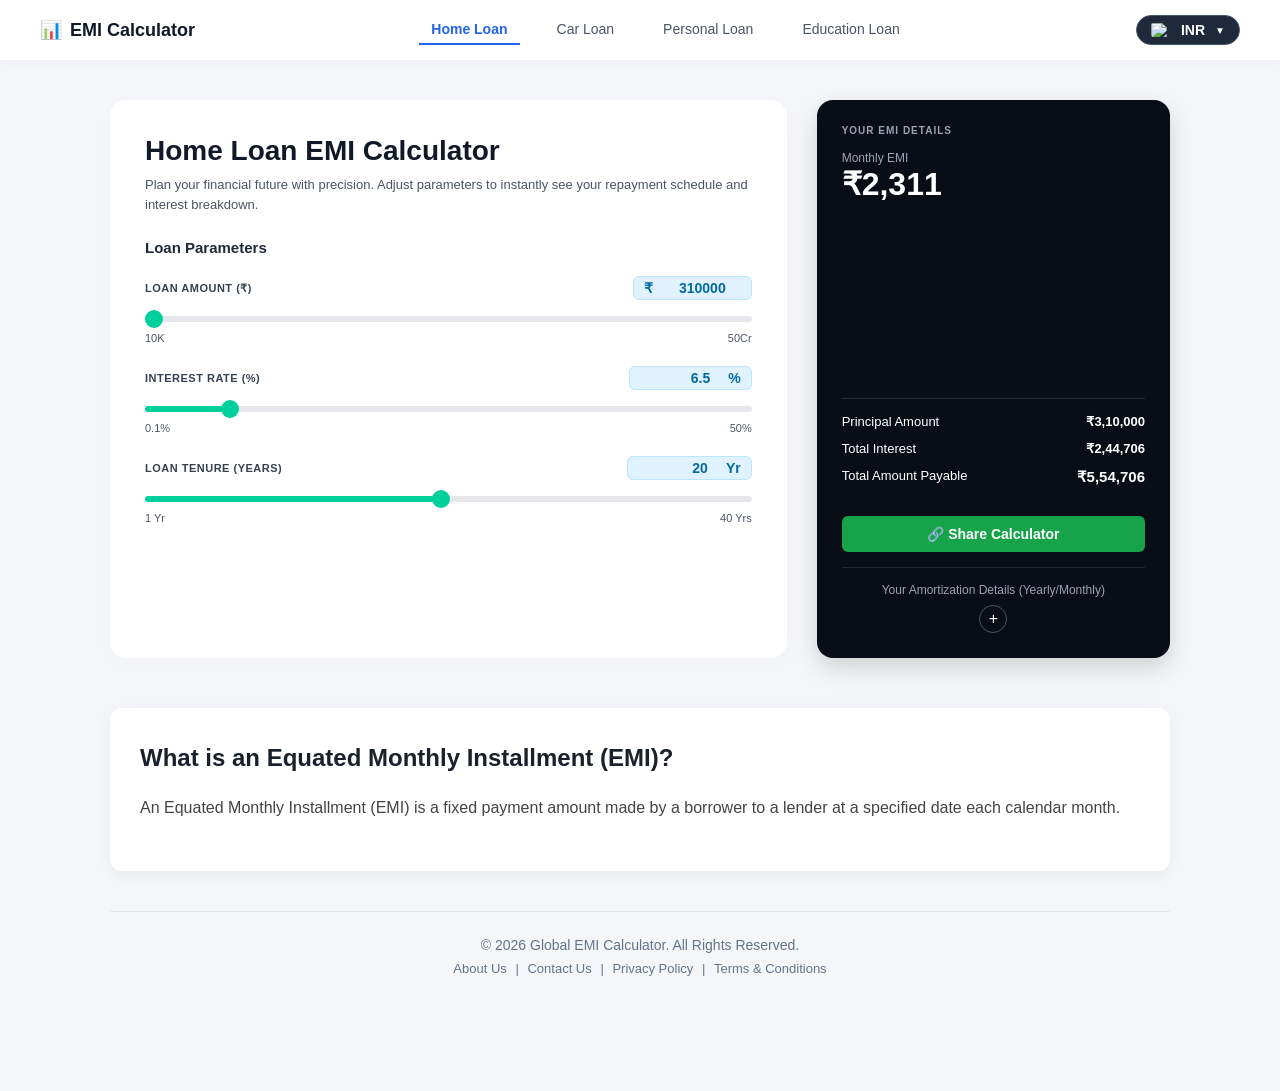
==== index.html @ 6b53d178 "Update index.html" ====
<!DOCTYPE html>
<html lang="en">
<head>
    <meta charset="UTF-8">
    <meta name="viewport" content="width=device-width, initial-scale=1.0">
    <title>Global EMI Calculator - Calculate Home, Car & Personal Loan EMIs</title>
    <meta name="description" content="Calculate monthly EMI, total interest, and complete repayment schedules for home, car, personal, and education loans with interactive visual graphs.">
    
    <meta name="google-site-verification" content="oCzXDD2KL8-WKKnEMrqofvCWKQE7dC-ELX6yTNx5FTs" />

    <link rel="dns-prefetch" href="//cdn.jsdelivr.net">
    <link rel="dns-prefetch" href="//flagcdn.com">

    <link rel="icon" type="image/png" href="logo.png">
    <link rel="preload" href="logo.png" as="image" type="image/png">
    <link rel="canonical" href="https://emicalculator4u.com/">
    
    <meta property="og:title" content="Global EMI Calculator - Free Loan Payment Tool">
    <meta property="og:description" content="Calculate your loan EMIs and check interest amortization schedules instantly.">
    <meta property="og:type" content="website">
    <meta property="og:url" content="https://emicalculator4u.com/">
    <meta property="og:image" content="https://emicalculator4u.com/preview-image.png">

    <style>
        * {
            margin: 0;
            padding: 0;
            box-sizing: border-box;
            font-family: -apple-system, BlinkMacSystemFont, "Segoe UI", Roboto, sans-serif;
        }
        body {
            background-color: #f4f6f9;
            color: #1f2937;
            padding-bottom: 50px;
            -webkit-font-smoothing: antialiased;
        }
        .navbar {
            display: flex;
            justify-content: space-between;
            align-items: center;
            background: #ffffff;
            padding: 15px 40px;
            box-shadow: 0 2px 10px rgba(0,0,0,0.03);
            position: relative;
        }
        .logo {
            font-size: 18px;
            font-weight: 700;
            color: #111827;
            display: flex;
            align-items: center;
            gap: 8px;
            white-space: nowrap;
        }
        .nav-tabs {
            display: flex;
            list-style: none;
            gap: 25px;
            flex: 1;
            justify-content: center;
            margin: 0 20px;
        }
        .tab-link {
            cursor: pointer;
            font-size: 14px;
            font-weight: 500;
            color: #4b5563;
            padding: 6px 12px;
            transition: all 0.2s;
            white-space: nowrap;
        }
        .tab-link:hover {
            color: #111827;
        }
        .tab-link.active {
            color: #2563eb;
            border-bottom: 2px solid #2563eb;
            font-weight: 600;
        }
        .custom-dropdown-container {
            position: relative;
            margin-left: auto;
        }
        .container {
            max-width: 1100px;
            margin: 40px auto;
            padding: 0 20px;
        }
        .main-section {
            display: flex;
            gap: 30px;
            align-items: stretch;
        }
        .left {
            flex: 2;
            background: #ffffff;
            padding: 35px;
            border-radius: 16px;
            box-shadow: 0 4px 20px rgba(0,0,0,0.02);
        }
        .left h1 {
            font-size: 28px;
            color: #111827;
            margin-bottom: 8px;
        }
        .subtitle {
            font-size: 13px;
            color: #4b5563;
            line-height: 1.5;
            margin-bottom: 25px;
        }
        .params-box h3 {
            font-size: 15px;
            color: #1f2937;
            margin-bottom: 20px;
        }
        .input-group {
            margin-bottom: 22px;
        }
        .label-row {
            display: flex;
            justify-content: space-between;
            align-items: center;
            margin-bottom: 8px;
        }
        .label-row label {
            font-size: 11px;
            font-weight: 700;
            color: #374151;
            letter-spacing: 0.5px;
        }
        .input-wrapper {
            background: #e0f2fe;
            border: 1px solid #bae6fd;
            padding: 3px 10px;
            border-radius: 6px;
            display: flex;
            align-items: center;
            gap: 3px;
        }
        .input-wrapper span, .value-input {
            color: #0369a1;
            font-weight: 700;
            font-size: 14px;
        }
        .value-input {
            background: transparent;
            border: none;
            outline: none;
            width: 85px;
            text-align: right;
        }
        input[type="range"] {
            -webkit-appearance: none;
            width: 100%;
            height: 6px;
            background: linear-gradient(to right, #00d09c 0%, #00d09c 50%, #e5e7eb 50%, #e5e7eb 100%);
            border-radius: 5px;
            outline: none;
            cursor: pointer;
        }
        input[type="range"]::-webkit-slider-thumb {
            -webkit-appearance: none;
            width: 18px;
            height: 18px;
            border-radius: 50%;
            background: #00d09c;
            cursor: pointer;
        }
        .range-labels {
            display: flex;
            justify-content: space-between;
            font-size: 11px;
            color: #4b5563;
            margin-top: 6px;
        }
        .right {
            flex: 1;
            background: #090d16;
            color: white;
            padding: 25px;
            border-radius: 16px;
            display: flex;
            flex-direction: column;
            justify-content: space-between;
            box-shadow: 0 10px 25px rgba(0,0,0,0.15);
        }
        .card-subtitle {
            font-size: 10px;
            font-weight: 700;
            color: #9ca3af;
            letter-spacing: 1px;
        }
        .emi-title {
            font-size: 12px;
            color: #9ca3af;
            margin-top: 15px;
        }
        .right h2 {
            font-size: 32px;
            font-weight: 700;
            color: #ffffff;
            margin-bottom: 15px;
        }
        .chart-box {
            width: 100%;
            max-width: 200px;
            margin: 15px auto;
            display: flex;
            justify-content: center;
        }
        .summary-list {
            display: flex;
            flex-direction: column;
            gap: 12px;
            border-top: 1px solid #1f2937;
            padding-top: 15px;
            margin-bottom: 15px;
        }
        .summary-item {
            display: flex;
            justify-content: space-between;
            font-size: 13px;
            color: #ffffff;
        }
        .summary-item.total strong {
            font-size: 15px;
        }
        .schedule-main-header {
            display: flex;
            flex-direction: column;
            align-items: center;
            text-align: center;
            border-top: 1px solid #1f2937;
            padding-top: 15px;
        }
        .amort-header-title {
            font-size: 12px;
            font-weight: 500;
            color: #9ca3af;
            margin-bottom: 8px;
        }
        .toggle-amort-btn {
            background: transparent;
            border: none;
            cursor: pointer;
        }
        .circle-icon {
            display: inline-flex;
            align-items: center;
            justify-content: center;
            width: 28px;
            height: 28px;
            border-radius: 50%;
            border: 1px solid #4b5563;
            color: #ffffff;
            font-size: 16px;
        }
        .schedule-section {
            background: #ffffff;
            border-radius: 16px;
            padding: 25px 30px;
            margin-top: 30px;
        }
        .year-header {
            display: flex;
            justify-content: space-between;
            align-items: center;
            padding: 18px 8px;
            cursor: pointer;
            font-size: 16px;
            font-weight: 600;
            color: #1f2937;
        }
        .month-table-wrapper {
            display: none;
            padding: 15px;
            margin: 10px 0 20px 0;
            background-color: #f4fbf7;
            border-radius: 12px;
            overflow-x: auto;
        }
        .year-block.active .month-table-wrapper {
            display: block;
        }
        .amort-table {
            width: 100%;
            min-width: 500px;
            border-collapse: collapse;
        }
        .amort-table th, .amort-table td {
            text-align: left;
            padding: 12px 10px;
            font-size: 13px;
            border-bottom: 1px solid #d1eae1;
            white-space: nowrap;
        }
        .load-more-box {
            text-align: center;
            margin-top: 25px;
        }
        .btn-load-more {
            background-color: #00d09c;
            color: #ffffff;
            border: none;
            padding: 10px 24px;
            border-radius: 6px;
            font-weight: 600;
            cursor: pointer;
        }
        .custom-dropdown-btn {
            background: #1e293b;
            color: white;
            border: 1px solid #475569;
            padding: 6px 14px;
            border-radius: 20px;
            cursor: pointer;
            display: flex;
            align-items: center;
            gap: 6px;
            font-size: 14px;
        }
        .btn-flag-img, .flag-img {
            width: 20px;
            height: 14px;
            border-radius: 2px;
            object-fit: cover;
        }
        .custom-dropdown-menu {
            position: absolute;
            right: 0;
            top: 45px;
            width: 230px;
            max-height: 320px;
            overflow-y: auto;
            background: #ffffff;
            border-radius: 16px;
            box-shadow: 0 10px 25px rgba(0, 0, 0, 0.2);
            display: none;
            flex-direction: column;
            padding: 8px 0;
            z-index: 1000;
        }
        .custom-dropdown-menu.show {
            display: flex;
        }
        .dropdown-item {
            display: flex;
            align-items: center;
            padding: 10px 16px;
            cursor: pointer;
            color: #1e293b;
            font-size: 14px;
        }
        .dropdown-item.active {
            background: #eff6ff;
            color: #2563eb;
        }
        .dropdown-item .checkmark {
            margin-left: auto;
            visibility: hidden;
        }
        .dropdown-item.active .checkmark {
            visibility: visible;
        }
        @media (max-width: 768px) {
            .navbar { padding: 12px 15px; flex-direction: column; gap: 12px; }
            .nav-tabs { margin: 5px 0; gap: 10px; overflow-x: auto; width: 100%; justify-content: flex-start; }
            .main-section { flex-direction: column; gap: 20px; }
            .left, .right { padding: 20px; }
        }
    </style>

    <script type="application/ld+json">
    {
      "@context": "https://schema.org",
      "@type": "WebApplication",
      "name": "Global EMI Calculator",
      "url": "https://emicalculator4u.com/",
      "applicationCategory": "FinanceApplication",
      "operatingSystem": "All",
      "description": "Calculates equated monthly installments and interest breakdown for various loan types."
    }
    </script>
</head>
<body>

    <nav class="navbar" role="navigation" aria-label="Main Navigation">
        <div class="logo">
            <span class="logo-icon" aria-hidden="true">📊</span> EMI Calculator
        </div>

        <ul class="nav-tabs" role="menubar">
            <li class="tab-link active" role="none"><a href="index.html" role="menuitem" style="text-decoration:none; color:inherit;" aria-current="page">Home Loan</a></li>
            <li class="tab-link" role="none"><a href="car-loan-emi-calculator.html" role="menuitem" style="text-decoration:none; color:inherit;">Car Loan</a></li>
            <li class="tab-link" role="none"><a href="personal-loan-emi-calculator.html" role="menuitem" style="text-decoration:none; color:inherit;">Personal Loan</a></li>
            <li class="tab-link" role="none"><a href="education-loan-emi-calculator.html" role="menuitem" style="text-decoration:none; color:inherit;">Education Loan</a></li>
        </ul>

        <div class="custom-dropdown-container">
            <button class="custom-dropdown-btn" id="currencyBtn" onclick="toggleCurrencyMenu()" aria-expanded="false" aria-haspopup="true" aria-label="Select Currency">
                <img id="selectedFlagImg" src="https://flagcdn.com/w20/in.png" alt="India Flag" class="btn-flag-img">
                <span id="selectedCode" style="font-weight: bold; margin-left: 4px;">INR</span>
                <span style="font-size: 10px; margin-left: 4px;" aria-hidden="true">▼</span>
            </button>

            <div class="custom-dropdown-menu" id="currencyMenu" role="menu">
                <div class="dropdown-item active" role="menuitem" onclick="selectCurrency('INR', 'https://flagcdn.com/w20/in.png', event)">
                    <img src="https://flagcdn.com/w20/in.png" class="flag-img" alt="India Flag">
                    <span class="country-name">India (₹ INR)</span>
                    <span class="checkmark" aria-hidden="true">✓</span>
                </div>
                <div class="dropdown-item" role="menuitem" onclick="selectCurrency('USD', 'https://flagcdn.com/w20/us.png', event)">
                    <img src="https://flagcdn.com/w20/us.png" class="flag-img" alt="USA Flag">
                    <span class="country-name">USA ($ USD)</span>
                    <span class="checkmark" aria-hidden="true">✓</span>
                </div>
                <div class="dropdown-item" role="menuitem" onclick="selectCurrency('EUR', 'https://flagcdn.com/w20/eu.png', event)">
                    <img src="https://flagcdn.com/w20/eu.png" class="flag-img" alt="Europe Flag">
                    <span class="country-name">Europe (€ EUR)</span>
                    <span class="checkmark" aria-hidden="true">✓</span>
                </div>
                <div class="dropdown-item" role="menuitem" onclick="selectCurrency('GBP', 'https://flagcdn.com/w20/gb.png', event)">
                    <img src="https://flagcdn.com/w20/gb.png" class="flag-img" alt="UK Flag">
                    <span class="country-name">UK (£ GBP)</span>
                    <span class="checkmark" aria-hidden="true">✓</span>
                </div>
            </div>
        </div>
    </nav>

    <div class="container">
        <div class="main-section">
            <div class="left">
                <h1 id="loanHeading">Home Loan EMI Calculator</h1>
                <p class="subtitle">Plan your financial future with precision. Adjust parameters to instantly see your repayment schedule and interest breakdown.</p>
                
                <div class="params-box">
                    <h3>Loan Parameters</h3>

                    <div class="input-group">
                        <div class="label-row">
                            <label for="loanValue">LOAN AMOUNT (<span class="currSymbol">₹</span>)</label>
                            <div class="input-wrapper">
                                <span class="currSymbol">₹</span>
                                <input type="number" id="loanValue" class="value-input" value="300000" aria-label="Loan Amount Value">
                            </div>
                        </div>
                        <input type="range" id="loan" min="10000" max="500000000" step="50000" value="300000" aria-label="Loan Amount Slider">
                        <div class="range-labels">
                            <span>10K</span>
                            <span id="maxLabel">50Cr</span>
                        </div>
                    </div>

                    <div class="input-group">
                        <div class="label-row">
                            <label for="rateValue">INTEREST RATE (%)</label>
                            <div class="input-wrapper">
                                <input type="number" id="rateValue" class="value-input" value="6.5" step="0.1" aria-label="Interest Rate Value">
                                <span>%</span>
                            </div>
                        </div>
                        <input type="range" id="rate" min="0.1" max="50" step="0.1" value="6.5" aria-label="Interest Rate Slider">
                        <div class="range-labels">
                            <span>0.1%</span>
                            <span>50%</span>
                        </div>
                    </div>

                    <div class="input-group">
                        <div class="label-row">
                            <label for="timeValue">LOAN TENURE (YEARS)</label>
                            <div class="input-wrapper">
                                <input type="number" id="timeValue" class="value-input" value="20" aria-label="Loan Tenure Value">
                                <span>Yr</span>
                            </div>
                        </div>
                        <input type="range" id="time" min="1" max="40" step="1" value="20" aria-label="Loan Tenure Slider">
                        <div class="range-labels">
                            <span>1 Yr</span>
                            <span>40 Yrs</span>
                        </div>
                    </div>
                </div>
            </div>

            <div class="right" style="background: #090d16; color: white;">
                <span class="card-subtitle">YOUR EMI DETAILS</span>
                <p class="emi-title">Monthly EMI</p>
                <h2 id="result" style="color: #ffffff;">₹0.00</h2>

                <div class="chart-box" style="max-width: 220px; margin: 15px auto;">
                    <canvas id="myChart" aria-label="EMI Breakdown Chart" role="img"></canvas>
                </div>

                <div class="summary-list">
                    <div class="summary-item">
                        <span>Principal Amount</span>
                        <strong id="principalText">₹0.00</strong>
                    </div>
                    <div class="summary-item">
                        <span>Total Interest</span>
                        <strong id="interestText">₹0.00</strong>
                    </div>
                    <div class="summary-item total">
                        <span>Total Amount Payable</span>
                        <strong id="paymentText">₹0.00</strong>
                    </div>
                </div>

                <div style="margin-top: 15px; margin-bottom: 15px;">
                    <button onclick="shareCalculator()" style="width: 100%; padding: 10px; background: #16a34a; color: white; border: none; border-radius: 6px; cursor: pointer; font-weight: bold; font-size: 14px;" aria-label="Share Calculator">🔗 Share Calculator</button>
                </div>

                <div class="schedule-main-header">
                    <p class="amort-header-title">Your Amortization Details (Yearly/Monthly)</p>
                    <button id="toggleAmortBtn" class="toggle-amort-btn" onclick="toggleAmortSection()" aria-label="Toggle Amortization Details">
                        <span id="amortIcon" class="circle-icon" aria-hidden="true">+</span>
                    </button>
                </div>
            </div>
        </div>

        <div id="amortContent" class="schedule-section" style="display: none;">
            <div id="scheduleContainer" class="schedule-container"></div>
            
            <div id="loadMoreBox" class="load-more-box" style="display: none;">
                <button class="btn-load-more" onclick="loadMoreYears()" aria-label="Load More Years">Load More</button>
            </div>
        </div>

        <section class="seo-article" style="margin-top: 50px; padding: 30px; background: #ffffff; border-radius: 12px; box-shadow: 0 4px 15px rgba(0,0,0,0.05); line-height: 1.7; color: #444;">
            <h2 style="color: #1a202c; margin-bottom: 15px;">What is an Equated Monthly Installment (EMI)?</h2>
            <p style="margin-bottom: 20px;">An Equated Monthly Installment (EMI) is a fixed payment amount made by a borrower to a lender at a specified date each calendar month.</p>
        </section>

        <footer style="margin-top: 40px; padding: 25px 15px; text-align: center; border-top: 1px solid #e2e8f0; font-size: 14px; color: #64748b;">
            <p style="margin-bottom: 8px;">© 2026 Global EMI Calculator. All Rights Reserved.</p>
            <p style="font-size: 13px;">
                <a href="about.html" style="color: #64748b; text-decoration: none; margin: 0 5px;">About Us</a> | 
                <a href="contact.html" style="color: #64748b; text-decoration: none; margin: 0 5px;">Contact Us</a> | 
                <a href="privacy-policy.html" style="color: #64748b; text-decoration: none; margin: 0 5px;">Privacy Policy</a> | 
                <a href="terms.html" style="color: #64748b; text-decoration: none; margin: 0 5px;">Terms & Conditions</a>
            </p>
        </footer>
    </div>

    <script src="script.js"></script>
</body>
</html>
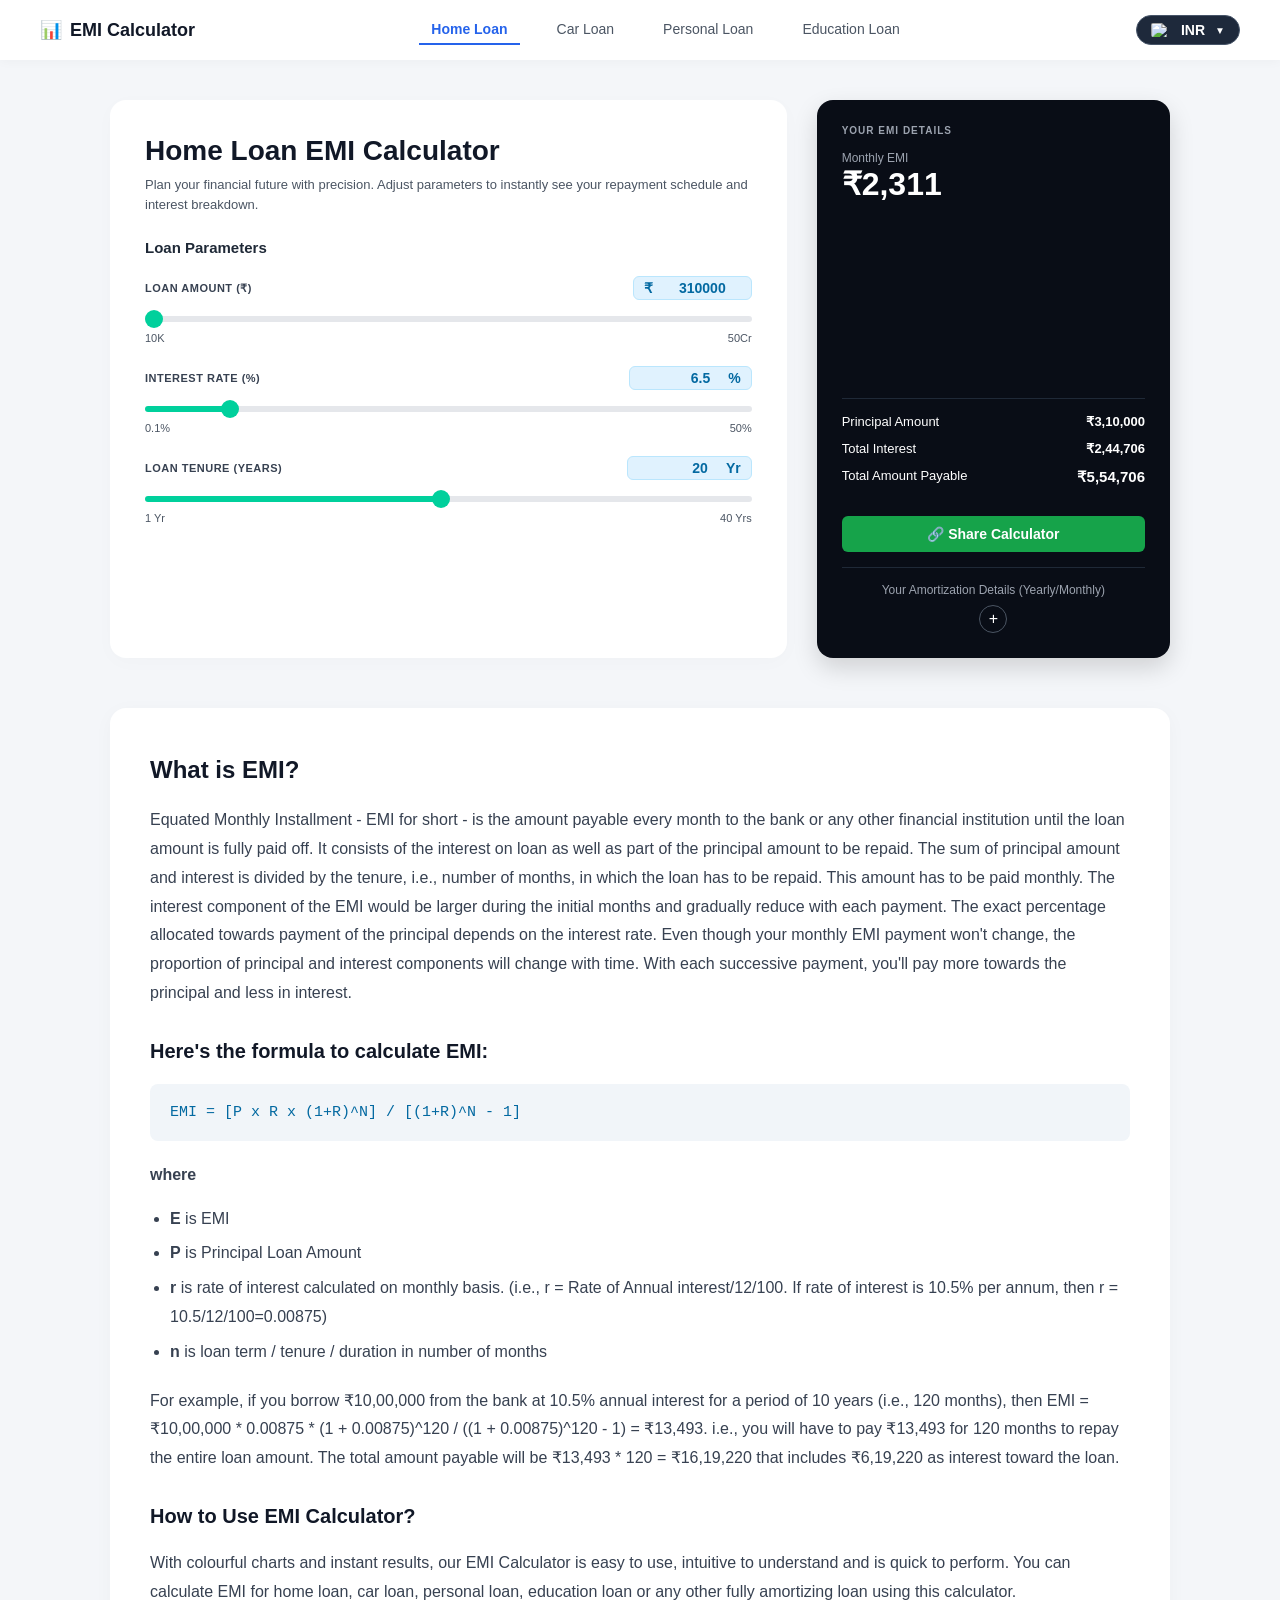
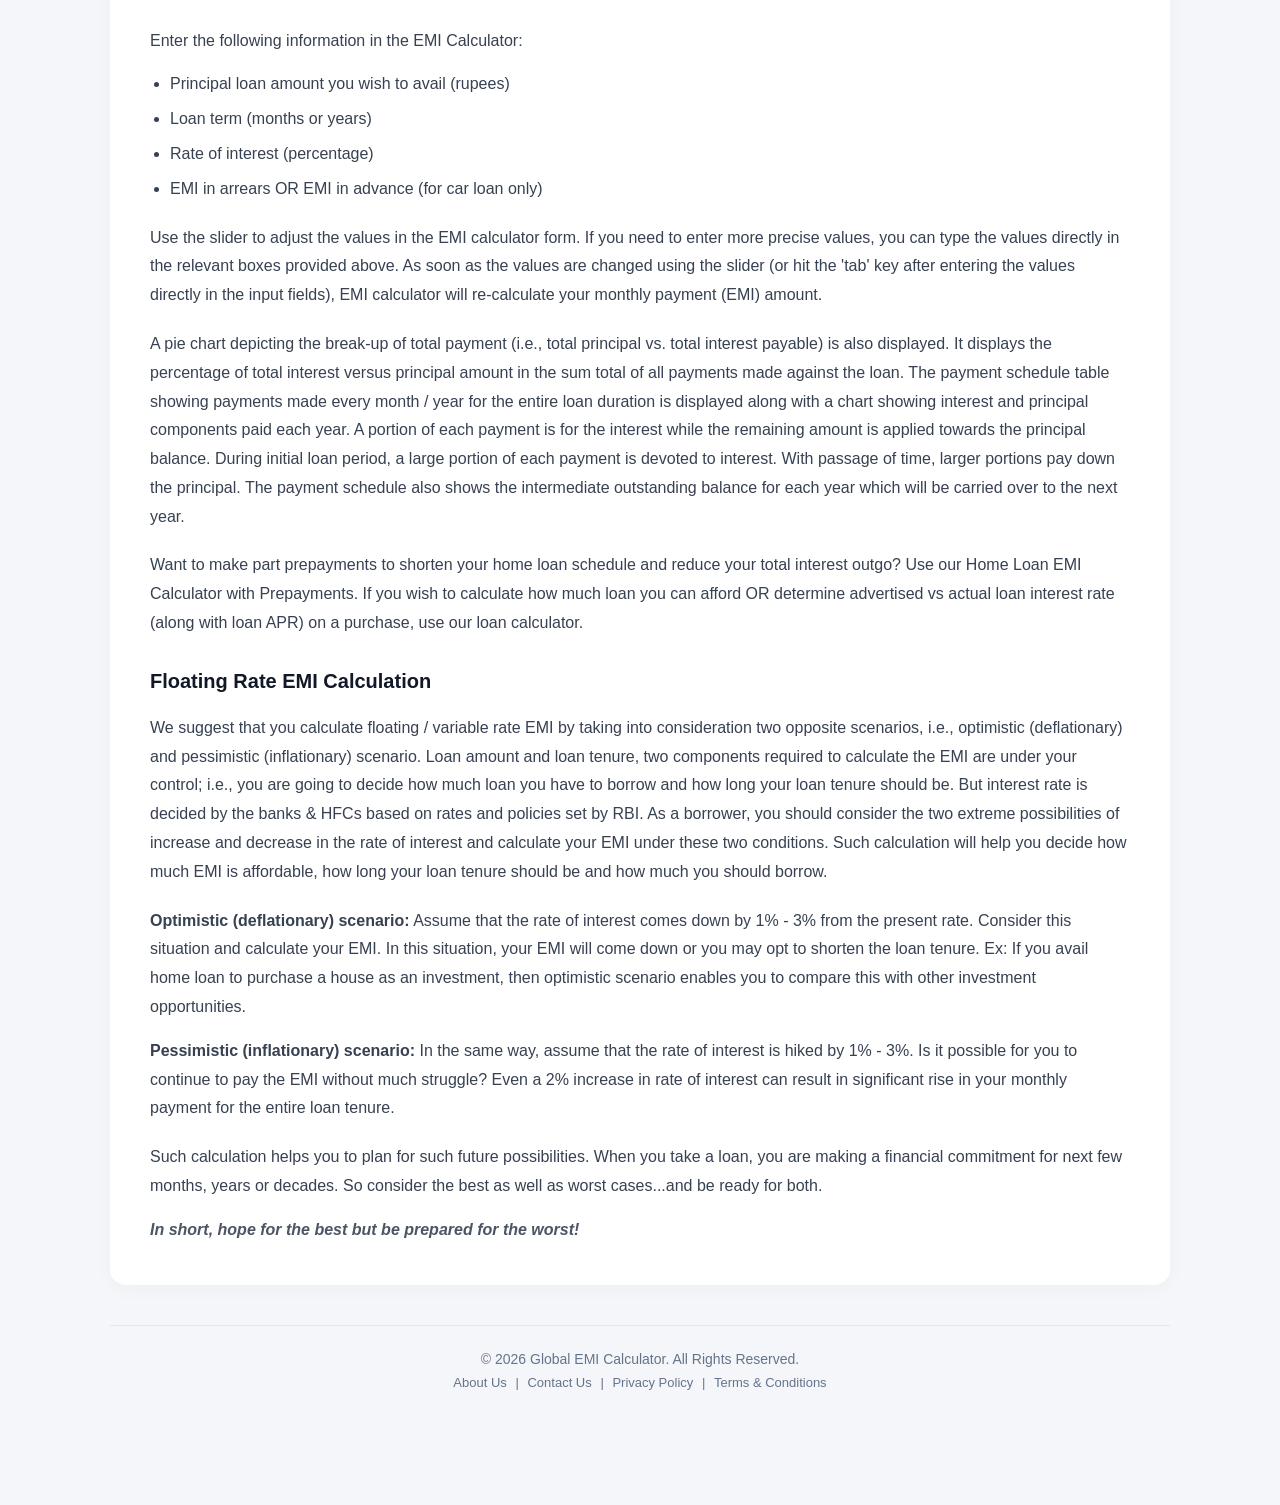
==== commit 9cd14376: "Update index.html" ====
--- a/index.html
+++ b/index.html
@@ -530,9 +530,44 @@
             </div>
         </div>
 
-        <section class="seo-article" style="margin-top: 50px; padding: 30px; background: #ffffff; border-radius: 12px; box-shadow: 0 4px 15px rgba(0,0,0,0.05); line-height: 1.7; color: #444;">
-            <h2 style="color: #1a202c; margin-bottom: 15px;">What is an Equated Monthly Installment (EMI)?</h2>
-            <p style="margin-bottom: 20px;">An Equated Monthly Installment (EMI) is a fixed payment amount made by a borrower to a lender at a specified date each calendar month.</p>
+        <section class="seo-article" style="margin-top: 50px; padding: 40px; background: #ffffff; border-radius: 16px; box-shadow: 0 4px 20px rgba(0,0,0,0.03); line-height: 1.8; color: #374151;">
+            <h2 style="color: #111827; margin-bottom: 15px; font-size: 24px;">What is EMI?</h2>
+            <p style="margin-bottom: 20px;">Equated Monthly Installment - EMI for short - is the amount payable every month to the bank or any other financial institution until the loan amount is fully paid off. It consists of the interest on loan as well as part of the principal amount to be repaid. The sum of principal amount and interest is divided by the tenure, i.e., number of months, in which the loan has to be repaid. This amount has to be paid monthly. The interest component of the EMI would be larger during the initial months and gradually reduce with each payment. The exact percentage allocated towards payment of the principal depends on the interest rate. Even though your monthly EMI payment won't change, the proportion of principal and interest components will change with time. With each successive payment, you'll pay more towards the principal and less in interest.</p>
+            
+            <h3 style="color: #111827; margin: 25px 0 15px 0; font-size: 20px;">Here's the formula to calculate EMI:</h3>
+            <div style="background: #f1f5f9; padding: 15px 20px; border-radius: 8px; font-family: monospace; font-size: 15px; color: #0369a1; margin-bottom: 20px; overflow-x: auto;">
+                EMI = [P x R x (1+R)^N] / [(1+R)^N - 1]
+            </div>
+            <p style="margin-bottom: 15px;"><strong>where</strong></p>
+            <ul style="list-style-type: disc; margin-left: 20px; margin-bottom: 20px;">
+                <li style="margin-bottom: 6px;"><strong>E</strong> is EMI</li>
+                <li style="margin-bottom: 6px;"><strong>P</strong> is Principal Loan Amount</li>
+                <li style="margin-bottom: 6px;"><strong>r</strong> is rate of interest calculated on monthly basis. (i.e., r = Rate of Annual interest/12/100. If rate of interest is 10.5% per annum, then r = 10.5/12/100=0.00875)</li>
+                <li style="margin-bottom: 6px;"><strong>n</strong> is loan term / tenure / duration in number of months</li>
+            </ul>
+            <p style="margin-bottom: 25px;">For example, if you borrow ₹10,00,000 from the bank at 10.5% annual interest for a period of 10 years (i.e., 120 months), then EMI = ₹10,00,000 * 0.00875 * (1 + 0.00875)^120 / ((1 + 0.00875)^120 - 1) = ₹13,493. i.e., you will have to pay ₹13,493 for 120 months to repay the entire loan amount. The total amount payable will be ₹13,493 * 120 = ₹16,19,220 that includes ₹6,19,220 as interest toward the loan.</p>
+
+            <h3 style="color: #111827; margin: 25px 0 15px 0; font-size: 20px;">How to Use EMI Calculator?</h3>
+            <p style="margin-bottom: 20px;">With colourful charts and instant results, our EMI Calculator is easy to use, intuitive to understand and is quick to perform. You can calculate EMI for home loan, car loan, personal loan, education loan or any other fully amortizing loan using this calculator.</p>
+            <p style="margin-bottom: 15px;">Enter the following information in the EMI Calculator:</p>
+            <ul style="list-style-type: disc; margin-left: 20px; margin-bottom: 20px;">
+                <li style="margin-bottom: 6px;">Principal loan amount you wish to avail (rupees)</li>
+                <li style="margin-bottom: 6px;">Loan term (months or years)</li>
+                <li style="margin-bottom: 6px;">Rate of interest (percentage)</li>
+                <li style="margin-bottom: 6px;">EMI in arrears OR EMI in advance (for car loan only)</li>
+            </ul>
+            <p style="margin-bottom: 20px;">Use the slider to adjust the values in the EMI calculator form. If you need to enter more precise values, you can type the values directly in the relevant boxes provided above. As soon as the values are changed using the slider (or hit the 'tab' key after entering the values directly in the input fields), EMI calculator will re-calculate your monthly payment (EMI) amount.</p>
+            <p style="margin-bottom: 20px;">A pie chart depicting the break-up of total payment (i.e., total principal vs. total interest payable) is also displayed. It displays the percentage of total interest versus principal amount in the sum total of all payments made against the loan. The payment schedule table showing payments made every month / year for the entire loan duration is displayed along with a chart showing interest and principal components paid each year. A portion of each payment is for the interest while the remaining amount is applied towards the principal balance. During initial loan period, a large portion of each payment is devoted to interest. With passage of time, larger portions pay down the principal. The payment schedule also shows the intermediate outstanding balance for each year which will be carried over to the next year.</p>
+            <p style="margin-bottom: 25px;">Want to make part prepayments to shorten your home loan schedule and reduce your total interest outgo? Use our Home Loan EMI Calculator with Prepayments. If you wish to calculate how much loan you can afford OR determine advertised vs actual loan interest rate (along with loan APR) on a purchase, use our loan calculator.</p>
+
+            <h3 style="color: #111827; margin: 25px 0 15px 0; font-size: 20px;">Floating Rate EMI Calculation</h3>
+            <p style="margin-bottom: 20px;">We suggest that you calculate floating / variable rate EMI by taking into consideration two opposite scenarios, i.e., optimistic (deflationary) and pessimistic (inflationary) scenario. Loan amount and loan tenure, two components required to calculate the EMI are under your control; i.e., you are going to decide how much loan you have to borrow and how long your loan tenure should be. But interest rate is decided by the banks & HFCs based on rates and policies set by RBI. As a borrower, you should consider the two extreme possibilities of increase and decrease in the rate of interest and calculate your EMI under these two conditions. Such calculation will help you decide how much EMI is affordable, how long your loan tenure should be and how much you should borrow.</p>
+            
+            <p style="margin-bottom: 15px;"><strong>Optimistic (deflationary) scenario:</strong> Assume that the rate of interest comes down by 1% - 3% from the present rate. Consider this situation and calculate your EMI. In this situation, your EMI will come down or you may opt to shorten the loan tenure. Ex: If you avail home loan to purchase a house as an investment, then optimistic scenario enables you to compare this with other investment opportunities.</p>
+            <p style="margin-bottom: 20px;"><strong>Pessimistic (inflationary) scenario:</strong> In the same way, assume that the rate of interest is hiked by 1% - 3%. Is it possible for you to continue to pay the EMI without much struggle? Even a 2% increase in rate of interest can result in significant rise in your monthly payment for the entire loan tenure.</p>
+            
+            <p style="margin-bottom: 15px;">Such calculation helps you to plan for such future possibilities. When you take a loan, you are making a financial commitment for next few months, years or decades. So consider the best as well as worst cases...and be ready for both.</p>
+            <p style="font-style: italic; color: #4b5563; font-weight: 600;">In short, hope for the best but be prepared for the worst!</p>
         </section>
 
         <footer style="margin-top: 40px; padding: 25px 15px; text-align: center; border-top: 1px solid #e2e8f0; font-size: 14px; color: #64748b;">
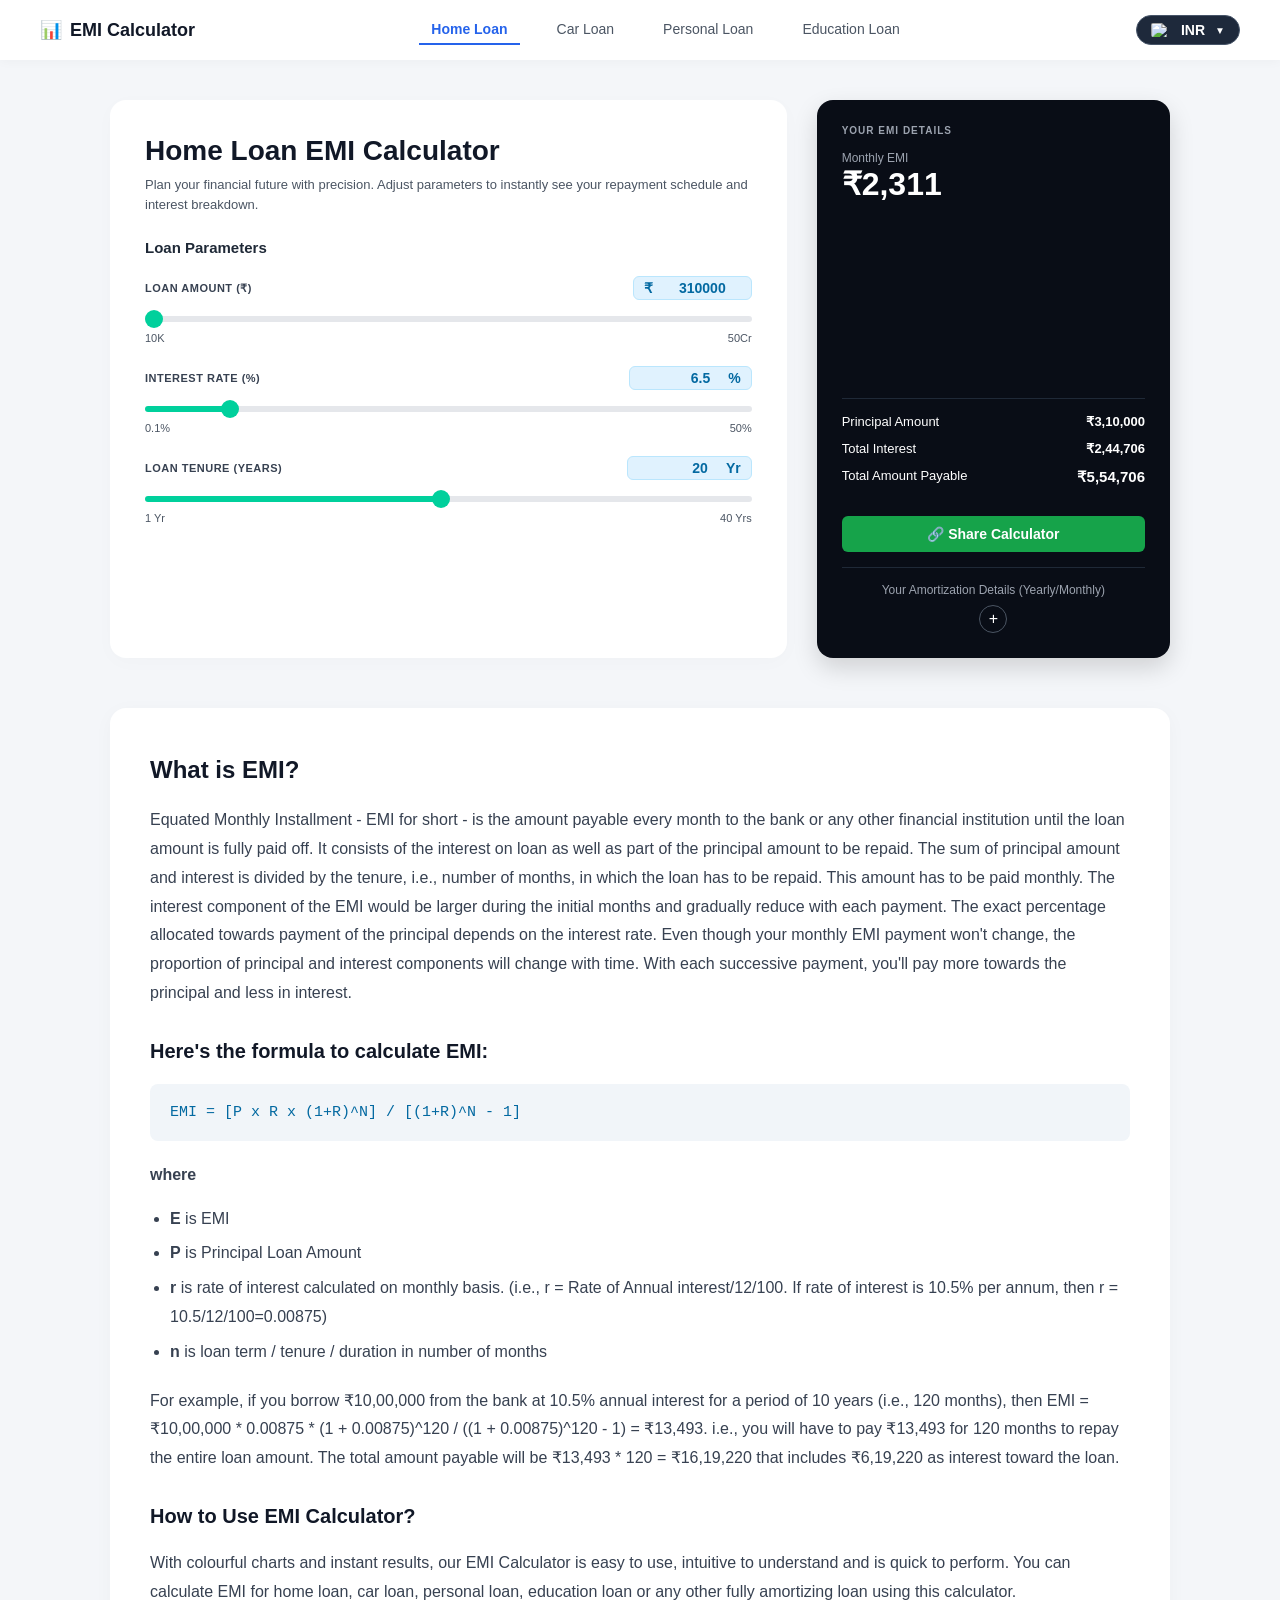
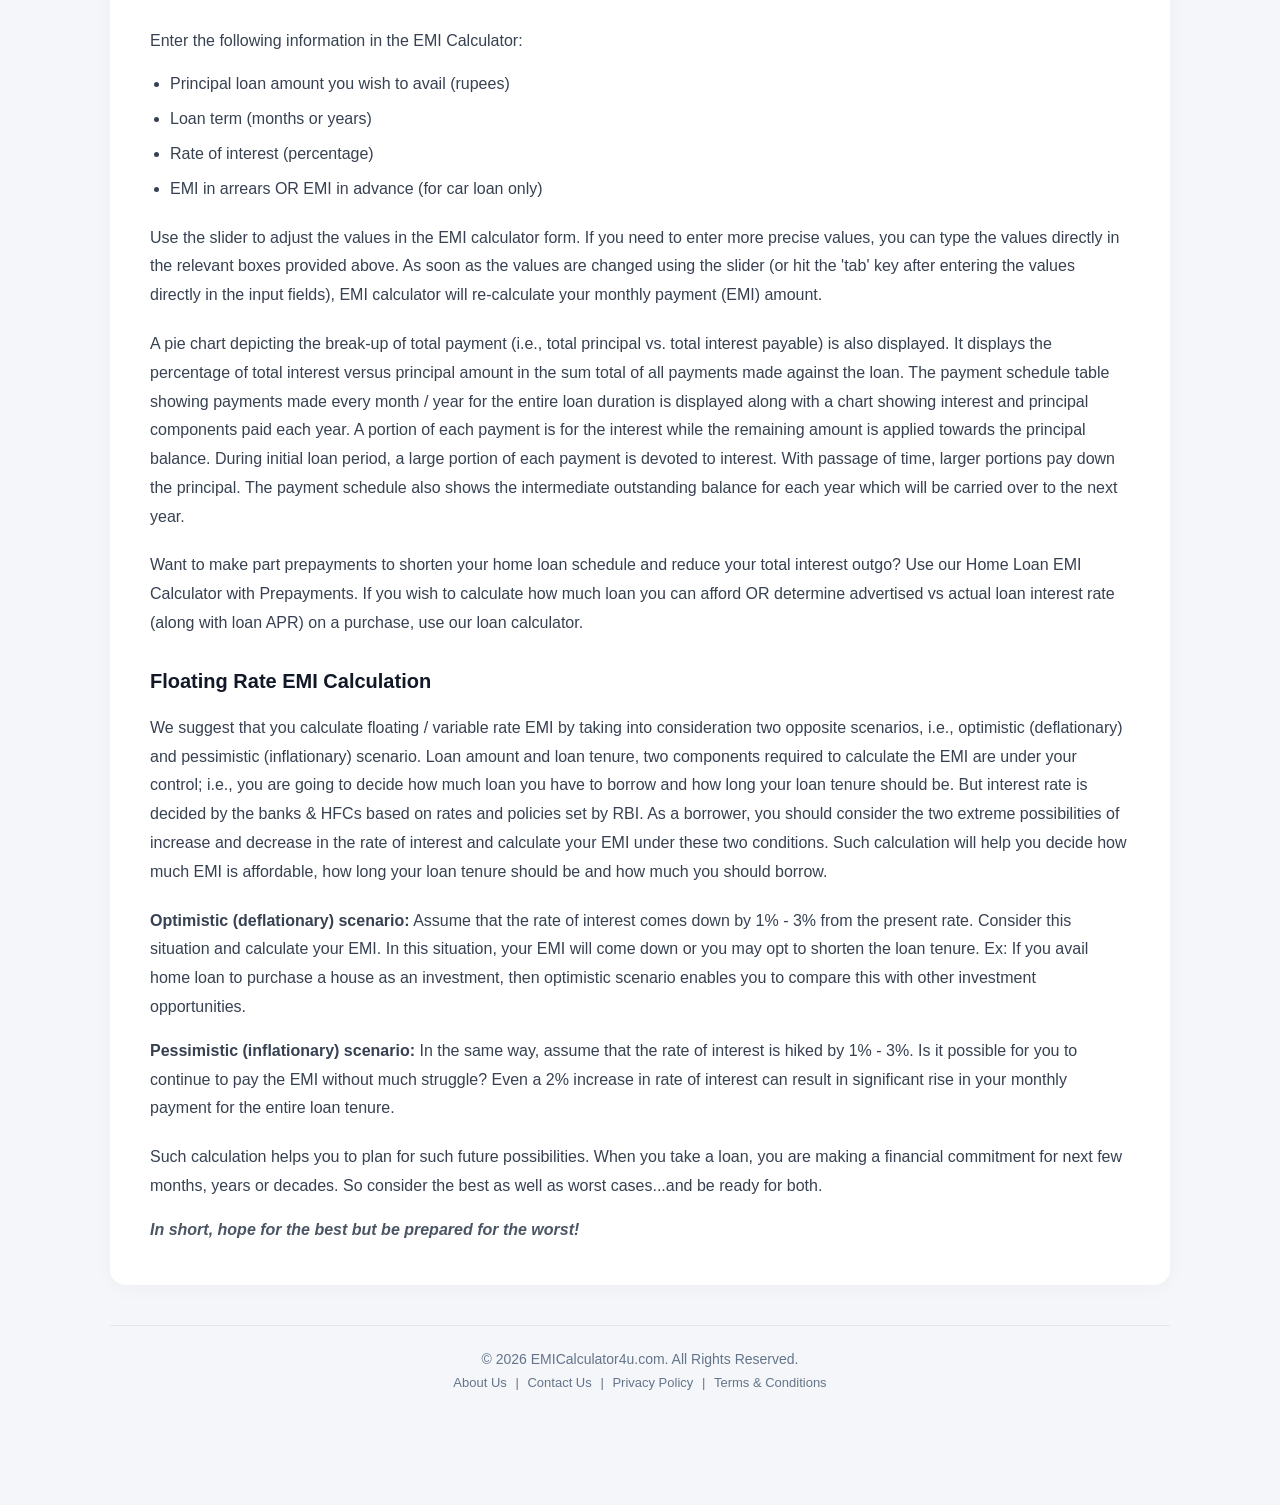
==== commit 94f2dd79: "Update index.html" ====
--- a/index.html
+++ b/index.html
@@ -330,7 +330,7 @@
             position: absolute;
             right: 0;
             top: 45px;
-            width: 230px;
+            width: 240px;
             max-height: 320px;
             overflow-y: auto;
             background: #ffffff;
@@ -351,6 +351,10 @@
             cursor: pointer;
             color: #1e293b;
             font-size: 14px;
+            gap: 10px;
+        }
+        .dropdown-item:hover {
+            background: #f8fafc;
         }
         .dropdown-item.active {
             background: #eff6ff;
@@ -423,6 +427,86 @@
                 <div class="dropdown-item" role="menuitem" onclick="selectCurrency('GBP', 'https://flagcdn.com/w20/gb.png', event)">
                     <img src="https://flagcdn.com/w20/gb.png" class="flag-img" alt="UK Flag">
                     <span class="country-name">UK (£ GBP)</span>
+                    <span class="checkmark" aria-hidden="true">✓</span>
+                </div>
+                <div class="dropdown-item" role="menuitem" onclick="selectCurrency('CAD', 'https://flagcdn.com/w20/ca.png', event)">
+                    <img src="https://flagcdn.com/w20/ca.png" class="flag-img" alt="Canada Flag">
+                    <span class="country-name">Canada ($ CAD)</span>
+                    <span class="checkmark" aria-hidden="true">✓</span>
+                </div>
+                <div class="dropdown-item" role="menuitem" onclick="selectCurrency('AUD', 'https://flagcdn.com/w20/au.png', event)">
+                    <img src="https://flagcdn.com/w20/au.png" class="flag-img" alt="Australia Flag">
+                    <span class="country-name">Australia ($ AUD)</span>
+                    <span class="checkmark" aria-hidden="true">✓</span>
+                </div>
+                <div class="dropdown-item" role="menuitem" onclick="selectCurrency('THB', 'https://flagcdn.com/w20/th.png', event)">
+                    <img src="https://flagcdn.com/w20/th.png" class="flag-img" alt="Thailand Flag">
+                    <span class="country-name">Thailand (฿ THB)</span>
+                    <span class="checkmark" aria-hidden="true">✓</span>
+                </div>
+                <div class="dropdown-item" role="menuitem" onclick="selectCurrency('AED', 'https://flagcdn.com/w20/ae.png', event)">
+                    <img src="https://flagcdn.com/w20/ae.png" class="flag-img" alt="UAE Flag">
+                    <span class="country-name">UAE (د.إ AED)</span>
+                    <span class="checkmark" aria-hidden="true">✓</span>
+                </div>
+                <div class="dropdown-item" role="menuitem" onclick="selectCurrency('SGD', 'https://flagcdn.com/w20/sg.png', event)">
+                    <img src="https://flagcdn.com/w20/sg.png" class="flag-img" alt="Singapore Flag">
+                    <span class="country-name">Singapore ($ SGD)</span>
+                    <span class="checkmark" aria-hidden="true">✓</span>
+                </div>
+                <div class="dropdown-item" role="menuitem" onclick="selectCurrency('JPY', 'https://flagcdn.com/w20/jp.png', event)">
+                    <img src="https://flagcdn.com/w20/jp.png" class="flag-img" alt="Japan Flag">
+                    <span class="country-name">Japan (¥ JPY)</span>
+                    <span class="checkmark" aria-hidden="true">✓</span>
+                </div>
+                <div class="dropdown-item" role="menuitem" onclick="selectCurrency('NZD', 'https://flagcdn.com/w20/nz.png', event)">
+                    <img src="https://flagcdn.com/w20/nz.png" class="flag-img" alt="New Zealand Flag">
+                    <span class="country-name">New Zealand ($ NZD)</span>
+                    <span class="checkmark" aria-hidden="true">✓</span>
+                </div>
+                <div class="dropdown-item" role="menuitem" onclick="selectCurrency('CHF', 'https://flagcdn.com/w20/ch.png', event)">
+                    <img src="https://flagcdn.com/w20/ch.png" class="flag-img" alt="Switzerland Flag">
+                    <span class="country-name">Switzerland (CHF)</span>
+                    <span class="checkmark" aria-hidden="true">✓</span>
+                </div>
+                <div class="dropdown-item" role="menuitem" onclick="selectCurrency('HKD', 'https://flagcdn.com/w20/hk.png', event)">
+                    <img src="https://flagcdn.com/w20/hk.png" class="flag-img" alt="Hong Kong Flag">
+                    <span class="country-name">Hong Kong ($ HKD)</span>
+                    <span class="checkmark" aria-hidden="true">✓</span>
+                </div>
+                <div class="dropdown-item" role="menuitem" onclick="selectCurrency('MYR', 'https://flagcdn.com/w20/my.png', event)">
+                    <img src="https://flagcdn.com/w20/my.png" class="flag-img" alt="Malaysia Flag">
+                    <span class="country-name">Malaysia (RM MYR)</span>
+                    <span class="checkmark" aria-hidden="true">✓</span>
+                </div>
+                <div class="dropdown-item" role="menuitem" onclick="selectCurrency('SAR', 'https://flagcdn.com/w20/sa.png', event)">
+                    <img src="https://flagcdn.com/w20/sa.png" class="flag-img" alt="Saudi Arabia Flag">
+                    <span class="country-name">Saudi Arabia (ر.س SAR)</span>
+                    <span class="checkmark" aria-hidden="true">✓</span>
+                </div>
+                <div class="dropdown-item" role="menuitem" onclick="selectCurrency('ZAR', 'https://flagcdn.com/w20/za.png', event)">
+                    <img src="https://flagcdn.com/w20/za.png" class="flag-img" alt="South Africa Flag">
+                    <span class="country-name">South Africa (R ZAR)</span>
+                    <span class="checkmark" aria-hidden="true">✓</span>
+                </div>
+                <div class="dropdown-item" role="menuitem" onclick="selectCurrency('KRW', 'https://flagcdn.com/w20/kr.png', event)">
+                    <img src="https://flagcdn.com/w20/kr.png" class="flag-img" alt="South Korea Flag">
+                    <span class="country-name">South Korea (₩ KRW)</span>
+                    <span class="checkmark" aria-hidden="true">✓</span>
+                </div>
+                <div class="dropdown-item" role="menuitem" onclick="selectCurrency('MXN', 'https://flagcdn.com/w20/mx.png', event)">
+                    <img src="https://flagcdn.com/w20/mx.png" class="flag-img" alt="Mexico Flag">
+                    <span class="country-name">Mexico ($ MXN)</span>
+                    <span class="checkmark" aria-hidden="true">✓</span>
+                </div>
+                <div class="dropdown-item" role="menuitem" onclick="selectCurrency('BRL', 'https://flagcdn.com/w20/br.png', event)">
+                    <img src="https://flagcdn.com/w20/br.png" class="flag-img" alt="Brazil Flag">
+                    <span class="country-name">Brazil (R$ BRL)</span>
+                    <span class="checkmark" aria-hidden="true">✓</span>
+                </div>
+                <div class="dropdown-item" role="menuitem" onclick="selectCurrency('SEK', 'https://flagcdn.com/w20/se.png', event)">
+                    <img src="https://flagcdn.com/w20/se.png" class="flag-img" alt="Sweden Flag">
+                    <span class="country-name">Sweden (kr SEK)</span>
                     <span class="checkmark" aria-hidden="true">✓</span>
                 </div>
             </div>
@@ -571,7 +655,7 @@
         </section>
 
         <footer style="margin-top: 40px; padding: 25px 15px; text-align: center; border-top: 1px solid #e2e8f0; font-size: 14px; color: #64748b;">
-            <p style="margin-bottom: 8px;">© 2026 Global EMI Calculator. All Rights Reserved.</p>
+            <p style="margin-bottom: 8px;">© 2026 EMICalculator4u.com. All Rights Reserved.</p>
             <p style="font-size: 13px;">
                 <a href="about.html" style="color: #64748b; text-decoration: none; margin: 0 5px;">About Us</a> | 
                 <a href="contact.html" style="color: #64748b; text-decoration: none; margin: 0 5px;">Contact Us</a> | 
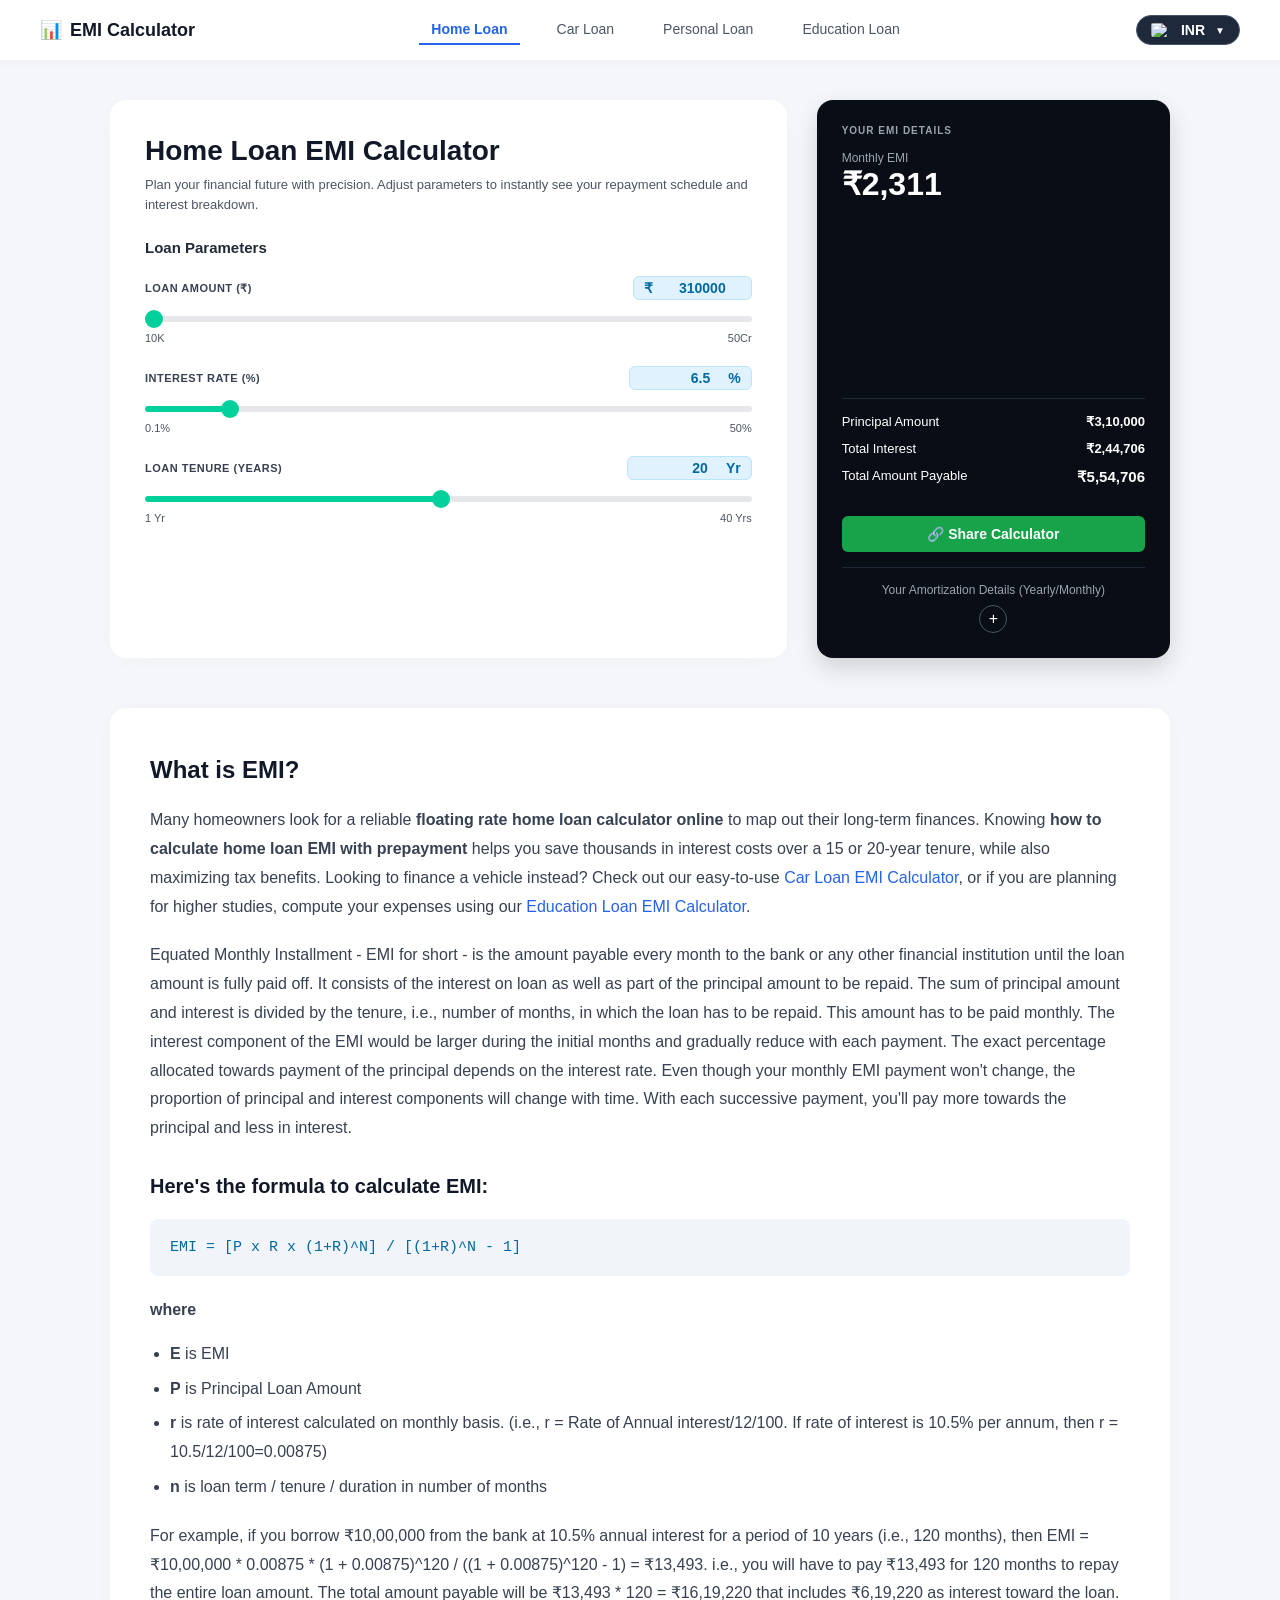
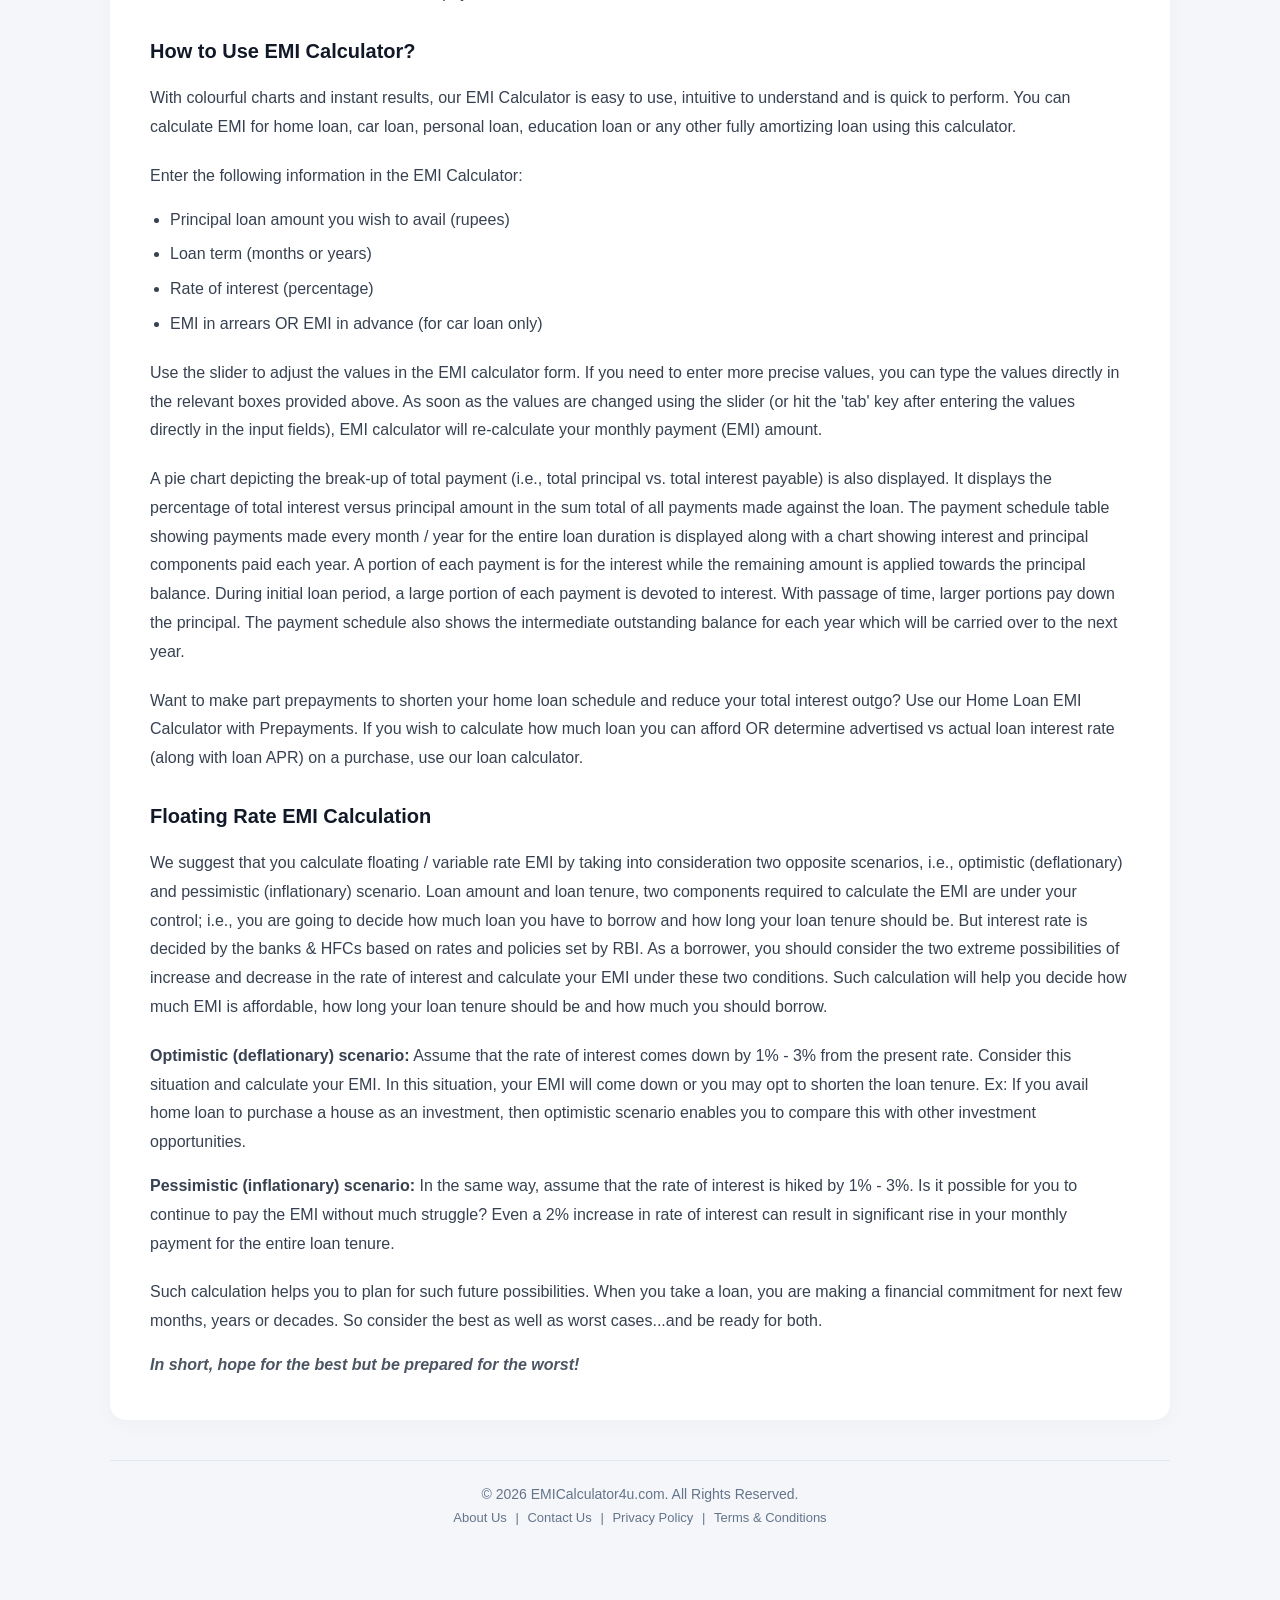
==== commit e8bca056: "Update index.html" ====
--- a/index.html
+++ b/index.html
@@ -8,6 +8,7 @@
     
     <meta name="google-site-verification" content="oCzXDD2KL8-WKKnEMrqofvCWKQE7dC-ELX6yTNx5FTs" />
 
+    <link rel="preconnect" href="https://ipapi.co">
     <link rel="dns-prefetch" href="//cdn.jsdelivr.net">
     <link rel="dns-prefetch" href="//flagcdn.com">
 
@@ -616,6 +617,8 @@
 
         <section class="seo-article" style="margin-top: 50px; padding: 40px; background: #ffffff; border-radius: 16px; box-shadow: 0 4px 20px rgba(0,0,0,0.03); line-height: 1.8; color: #374151;">
             <h2 style="color: #111827; margin-bottom: 15px; font-size: 24px;">What is EMI?</h2>
+            <p style="margin-bottom: 20px;">Many homeowners look for a reliable <strong>floating rate home loan calculator online</strong> to map out their long-term finances. Knowing <strong>how to calculate home loan EMI with prepayment</strong> helps you save thousands in interest costs over a 15 or 20-year tenure, while also maximizing tax benefits. Looking to finance a vehicle instead? Check out our easy-to-use <a href="car-loan-emi-calculator.html" style="color: #2563eb; text-decoration: none;">Car Loan EMI Calculator</a>, or if you are planning for higher studies, compute your expenses using our <a href="education-loan-emi-calculator.html" style="color: #2563eb; text-decoration: none;">Education Loan EMI Calculator</a>.</p>
+            
             <p style="margin-bottom: 20px;">Equated Monthly Installment - EMI for short - is the amount payable every month to the bank or any other financial institution until the loan amount is fully paid off. It consists of the interest on loan as well as part of the principal amount to be repaid. The sum of principal amount and interest is divided by the tenure, i.e., number of months, in which the loan has to be repaid. This amount has to be paid monthly. The interest component of the EMI would be larger during the initial months and gradually reduce with each payment. The exact percentage allocated towards payment of the principal depends on the interest rate. Even though your monthly EMI payment won't change, the proportion of principal and interest components will change with time. With each successive payment, you'll pay more towards the principal and less in interest.</p>
             
             <h3 style="color: #111827; margin: 25px 0 15px 0; font-size: 20px;">Here's the formula to calculate EMI:</h3>
@@ -666,5 +669,46 @@
     </div>
 
     <script src="script.js"></script>
+    <script>
+        // Non-blocking deferred Geo-IP detection to preserve PageSpeed LCP score
+        window.addEventListener('load', () => {
+            setTimeout(() => {
+                fetch('https://ipapi.co/json/')
+                    .then(res => res.json())
+                    .then(data => {
+                        const countryCode = data.country_code; 
+                        let currency = 'INR';
+                        let flagUrl = 'https://flagcdn.com/w20/in.png';
+
+                        if (countryCode === 'US') { currency = 'USD'; flagUrl = 'https://flagcdn.com/w20/us.png'; }
+                        else if (countryCode === 'GB') { currency = 'GBP'; flagUrl = 'https://flagcdn.com/w20/gb.png'; }
+                        else if (countryCode === 'TH') { currency = 'THB'; flagUrl = 'https://flagcdn.com/w20/th.png'; }
+                        else if (countryCode === 'CA') { currency = 'CAD'; flagUrl = 'https://flagcdn.com/w20/ca.png'; }
+                        else if (countryCode === 'AUD') { currency = 'AUD'; flagUrl = 'https://flagcdn.com/w20/au.png'; }
+                        else if (countryCode === 'AE') { currency = 'AED'; flagUrl = 'https://flagcdn.com/w20/ae.png'; }
+                        else if (countryCode === 'SG') { currency = 'SGD'; flagUrl = 'https://flagcdn.com/w20/sg.png'; }
+                        else if (countryCode === 'JP') { currency = 'JPY'; flagUrl = 'https://flagcdn.com/w20/jp.png'; }
+                        else if (countryCode === 'NZ') { currency = 'NZD'; flagUrl = 'https://flagcdn.com/w20/nz.png'; }
+                        else if (countryCode === 'CH') { currency = 'CHF'; flagUrl = 'https://flagcdn.com/w20/ch.png'; }
+                        else if (countryCode === 'HK') { currency = 'HKD'; flagUrl = 'https://flagcdn.com/w20/hk.png'; }
+                        file:// else if (countryCode === 'MY') { currency = 'MYR'; flagUrl = 'https://flagcdn.com/w20/my.png'; }
+                        else if (countryCode === 'SAR') { currency = 'SAR'; flagUrl = 'https://flagcdn.com/w20/sa.png'; }
+                        else if (countryCode === 'ZAR') { currency = 'ZAR'; flagUrl = 'https://flagcdn.com/w20/za.png'; }
+                        else if (countryCode === 'KR') { currency = 'KRW'; flagUrl = 'https://flagcdn.com/w20/kr.png'; }
+                        else if (countryCode === 'MXN') { currency = 'MXN'; flagUrl = 'https://flagcdn.com/w20/mx.png'; }
+                        else if (countryCode === 'BRL') { currency = 'BRL'; flagUrl = 'https://flagcdn.com/w20/br.png'; }
+                        else if (countryCode === 'SEK') { currency = 'SEK'; flagUrl = 'https://flagcdn.com/w20/se.png'; }
+                        else if (['DE', 'FR', 'IT', 'ES', 'NL', 'BE', 'AT', 'PT', 'GR', 'FI', 'IE'].includes(countryCode)) { 
+                            currency = 'EUR'; flagUrl = 'https://flagcdn.com/w20/eu.png'; 
+                        }
+
+                        if (typeof selectCurrency === 'function') {
+                            selectCurrency(currency, flagUrl);
+                        }
+                    })
+                    .catch(err => console.log('IP Location detection skipped'));
+            }, 800); // 0.8s delay ensures zero impact on Lighthouse mobile score
+        });
+    </script>
 </body>
 </html>
